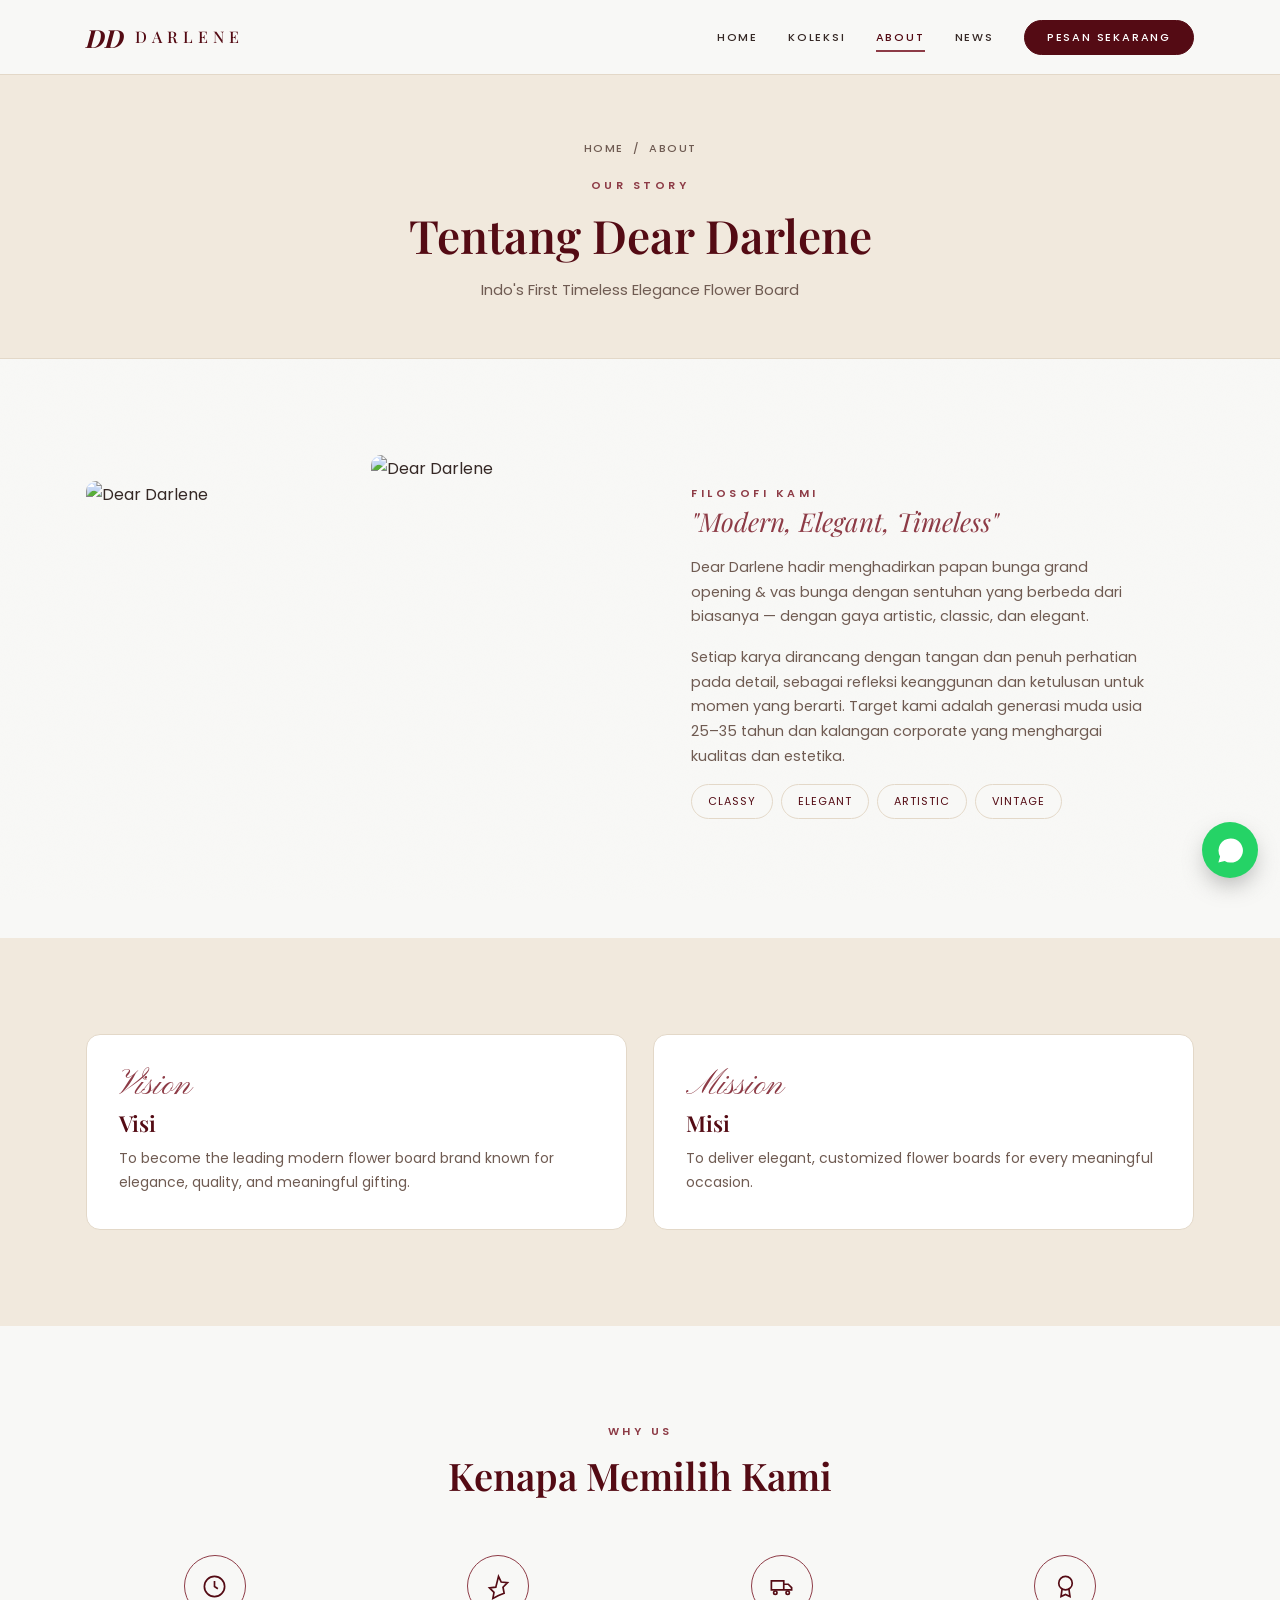
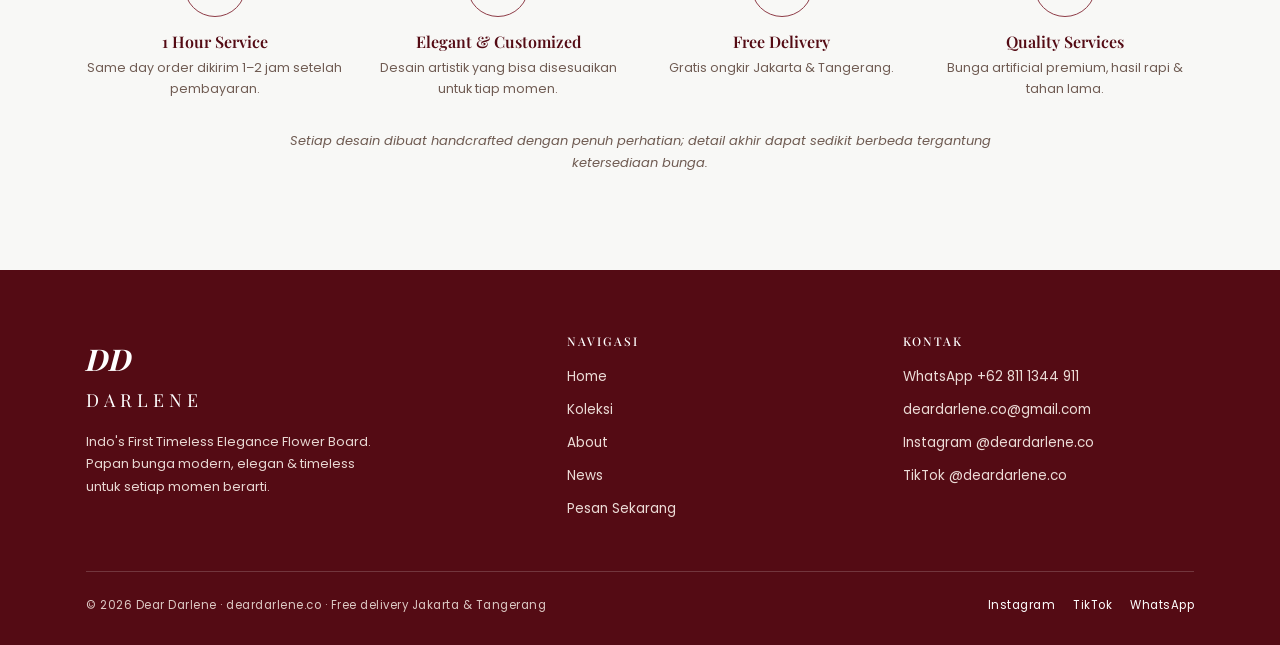
==== about.html @ af21305a "Add files via upload" ====
<!DOCTYPE html>
<html lang="id">
<head>
<meta charset="UTF-8">
<meta name="viewport" content="width=device-width, initial-scale=1.0">
<title>About — Dear Darlene</title>
<meta name="description" content="Tentang Dear Darlene — Indo's First Timeless Elegance Flower Board. Modern, Elegant, Timeless.">
<link rel="icon" href="images/brand/icon.png">
<link rel="preconnect" href="https://fonts.googleapis.com"><link rel="preconnect" href="https://fonts.gstatic.com" crossorigin>
<link href="https://fonts.googleapis.com/css2?family=Playfair+Display:ital,wght@0,400;0,500;0,600;1,400;1,500&family=Poppins:wght@300;400;500;600&family=Pinyon+Script&display=swap" rel="stylesheet">
<link rel="stylesheet" href="styles.css">
<style>
.intro .wrap{display:grid;grid-template-columns:1.05fr .95fr;gap:50px;align-items:center}
.intro .media{display:grid;grid-template-columns:1fr 1fr;gap:14px}
.intro .media img{border-radius:10px;aspect-ratio:3/4;object-fit:cover}
.intro .media img:first-child{margin-top:26px}
.intro .lead{font-family:var(--pf);font-style:italic;font-size:26px;color:var(--wine);margin-bottom:16px;line-height:1.3}
.intro p{color:var(--taupe);font-size:14.5px;margin-bottom:16px;max-width:460px}
.tags{display:flex;gap:8px;flex-wrap:wrap;margin-top:8px}
.tags span{background:var(--cream);border:1px solid var(--line);border-radius:50px;padding:7px 16px;font-size:11px;letter-spacing:1px;text-transform:uppercase;color:var(--maroon)}
.vm .wrap{display:grid;grid-template-columns:1fr 1fr;gap:26px}
.vm-card{background:#fff;border:1px solid var(--line);border-radius:14px;padding:34px 32px}
.vm-card .k{font-family:var(--script);font-size:34px;color:var(--wine);line-height:1;margin-bottom:8px}
.vm-card h3{font-size:22px;margin-bottom:10px}
.vm-card p{color:var(--taupe);font-size:14px}
.why-grid{display:grid;grid-template-columns:repeat(4,1fr);gap:26px;text-align:center}
.why-item .ic{width:62px;height:62px;border-radius:50%;border:1.5px solid var(--wine);display:flex;align-items:center;justify-content:center;margin:0 auto 16px;color:var(--maroon)}
.why-item .ic svg{width:27px;height:27px}
.why-item h4{font-size:16px;margin-bottom:5px}.why-item p{font-size:12.5px;color:var(--taupe)}
.note{max-width:720px;margin:30px auto 0;text-align:center;font-size:13px;color:var(--taupe);font-style:italic}
@media(max-width:880px){.intro .wrap,.vm .wrap{grid-template-columns:1fr;gap:26px}.why-grid{grid-template-columns:1fr 1fr;gap:30px 16px}}
</style>
</head>
<body>
<nav class="nav"><div class="wrap">
  <a href="index.html" class="brand"><span class="dd">DD</span><span class="wm">DARLENE</span></a>
  <div class="nav-links"><a href="index.html">Home</a><a href="koleksi.html">Koleksi</a><a href="about.html" class="active">About</a><a href="news.html">News</a><a href="order.html" class="btn btn-primary">Pesan Sekarang</a></div>
  <button class="burger" onclick="location.href='order.html'">☰</button>
</div></nav>

<main>
<div class="pagehead">
  <div class="wrap">
    <div class="crumb"><a href="index.html">Home</a> &nbsp;/&nbsp; About</div>
    <span class="eyebrow">Our Story</span>
    <h1>Tentang Dear Darlene</h1>
    <p>Indo's First Timeless Elegance Flower Board</p>
  </div>
</div>

<section class="intro">
  <div class="wrap">
    <div class="media reveal">
      <img src="images/products/tap01285.jpg" alt="Dear Darlene">
      <img src="images/products/tap00401.jpg" alt="Dear Darlene">
    </div>
    <div class="reveal">
      <span class="eyebrow">Filosofi Kami</span>
      <div class="lead">"Modern, Elegant, Timeless"</div>
      <p>Dear Darlene hadir menghadirkan papan bunga grand opening &amp; vas bunga dengan sentuhan yang berbeda dari biasanya — dengan gaya artistic, classic, dan elegant.</p>
      <p>Setiap karya dirancang dengan tangan dan penuh perhatian pada detail, sebagai refleksi keanggunan dan ketulusan untuk momen yang berarti. Target kami adalah generasi muda usia 25–35 tahun dan kalangan corporate yang menghargai kualitas dan estetika.</p>
      <div class="tags"><span>Classy</span><span>Elegant</span><span>Artistic</span><span>Vintage</span></div>
    </div>
  </div>
</section>

<section class="vm bg-paper">
  <div class="wrap">
    <div class="vm-card reveal"><div class="k">Vision</div><h3>Visi</h3><p>To become the leading modern flower board brand known for elegance, quality, and meaningful gifting.</p></div>
    <div class="vm-card reveal"><div class="k">Mission</div><h3>Misi</h3><p>To deliver elegant, customized flower boards for every meaningful occasion.</p></div>
  </div>
</section>

<section>
  <div class="wrap">
    <div class="sec-head reveal"><span class="eyebrow">Why Us</span><h2>Kenapa Memilih Kami</h2></div>
    <div class="why-grid">
      <div class="why-item reveal"><div class="ic"><svg viewBox="0 0 24 24" fill="none" stroke="currentColor" stroke-width="1.5"><circle cx="12" cy="12" r="9"/><path d="M12 7v5l3 2"/></svg></div><h4>1 Hour Service</h4><p>Same day order dikirim 1–2 jam setelah pembayaran.</p></div>
      <div class="why-item reveal"><div class="ic"><svg viewBox="0 0 24 24" fill="none" stroke="currentColor" stroke-width="1.5"><path d="M12 3l2.4 5 5.6.6-4 4 1 5.4L12 20l-5 2.6 1-5.4-4-4 5.6-.6z"/></svg></div><h4>Elegant &amp; Customized</h4><p>Desain artistik yang bisa disesuaikan untuk tiap momen.</p></div>
      <div class="why-item reveal"><div class="ic"><svg viewBox="0 0 24 24" fill="none" stroke="currentColor" stroke-width="1.5"><path d="M3 7h11v8H3zM14 10h4l3 3v2h-7z"/><circle cx="6.5" cy="17.5" r="1.5"/><circle cx="17.5" cy="17.5" r="1.5"/></svg></div><h4>Free Delivery</h4><p>Gratis ongkir Jakarta &amp; Tangerang.</p></div>
      <div class="why-item reveal"><div class="ic"><svg viewBox="0 0 24 24" fill="none" stroke="currentColor" stroke-width="1.5"><circle cx="12" cy="9" r="6"/><path d="M9 14l-1 7 4-2 4 2-1-7"/></svg></div><h4>Quality Services</h4><p>Bunga artificial premium, hasil rapi &amp; tahan lama.</p></div>
    </div>
    <p class="note">Setiap desain dibuat handcrafted dengan penuh perhatian; detail akhir dapat sedikit berbeda tergantung ketersediaan bunga.</p>
  </div>
</section>
</main>

<footer class="footer" id="footer"></footer>
<a class="fab" href="https://wa.me/628111344911?text=Halo%20Dear%20Darlene%20%F0%9F%8C%B8" target="_blank" aria-label="WhatsApp"><svg viewBox="0 0 24 24" fill="currentColor"><path d="M17.5 14.4c-.3-.2-1.7-.9-2-1-.3-.1-.5-.2-.7.1-.2.3-.7 1-.9 1.1-.2.2-.3.2-.6.1-1.7-.9-2.8-1.5-4-3.4-.3-.5.3-.5.8-1.5.1-.2 0-.4 0-.5-.1-.2-.7-1.6-.9-2.2-.2-.6-.5-.5-.7-.5h-.6c-.2 0-.5.1-.8.4-.3.3-1 1-1 2.4s1 2.8 1.2 3c.1.2 2 3.1 5 4.3 1.8.8 2.5.9 3.4.8.5-.1 1.7-.7 1.9-1.4.2-.7.2-1.2.2-1.4-.1-.1-.3-.2-.6-.3zM12 2a10 10 0 00-8.6 15l-1.4 5 5.2-1.4A10 10 0 1012 2z"/></svg></a>
<script src="shared.js"></script>
</body>
</html>
---- styles.css ----
/* ===== DEAR DARLENE — shared styles (cream base, maroon accent, editorial) ===== */
:root{
  --maroon:#540B14; --wine:#8d3b46; --deep:#3a1518;
  --cream:#F8F8F6; --paper:#F1E9DD; --paper2:#EAE0D2;
  --taupe:#6f5b52; --taupe-soft:#CCC0B2;
  --ink:#352825; --line:#e3d8c8;
  --pf:'Playfair Display',serif; --body:'Poppins',sans-serif; --script:'Pinyon Script',cursive;
}
*{margin:0;padding:0;box-sizing:border-box}
html{scroll-behavior:smooth}
body{font-family:var(--body);font-weight:400;color:var(--ink);background:var(--cream);line-height:1.7;overflow-x:hidden;-webkit-font-smoothing:antialiased}
h1,h2,h3,h4,h5{font-family:var(--pf);font-weight:600;line-height:1.18;color:var(--maroon)}
a{color:inherit;text-decoration:none}
img{max-width:100%;display:block}
.wrap{max-width:1160px;margin:0 auto;padding:0 26px}
.eyebrow{font-size:11px;letter-spacing:3.5px;text-transform:uppercase;font-weight:600;color:var(--wine)}
.script{font-family:var(--script);font-weight:400}
p{font-weight:400}

body:before{content:"";position:fixed;inset:0;pointer-events:none;z-index:1;opacity:.5;
  background-image:url("data:image/svg+xml,%3Csvg xmlns='http://www.w3.org/2000/svg' width='120' height='120'%3E%3Cfilter id='n'%3E%3CfeTurbulence type='fractalNoise' baseFrequency='0.9' numOctaves='2'/%3E%3C/filter%3E%3Crect width='100%25' height='100%25' filter='url(%23n)' opacity='0.025'/%3E%3C/svg%3E");}
.nav,main,footer{position:relative;z-index:2}

.btn{display:inline-flex;align-items:center;justify-content:center;gap:9px;border:1.5px solid transparent;cursor:pointer;
  font-family:var(--body);font-weight:600;font-size:12px;letter-spacing:1.2px;text-transform:uppercase;
  padding:14px 30px;border-radius:50px;transition:.3s ease;text-align:center;line-height:1}
.btn-primary{background:var(--maroon);color:#fff;border-color:var(--maroon)}
.btn-primary:hover{background:var(--wine);border-color:var(--wine);transform:translateY(-2px);box-shadow:0 12px 26px -12px rgba(84,11,20,.5);color:#fff}
.btn-outline{background:transparent;color:var(--maroon);border-color:var(--maroon)}
.btn-outline:hover{background:var(--maroon);color:#fff;transform:translateY(-2px)}
.btn-cream{background:var(--cream);color:var(--maroon);border-color:var(--cream)}
.btn-cream:hover{background:#fff;transform:translateY(-2px);color:var(--maroon)}
.btn-lg{padding:16px 38px;font-size:13px}
.btn-block{width:100%}

.nav{position:sticky;top:0;z-index:100;background:rgba(248,248,246,.92);backdrop-filter:blur(10px);border-bottom:1px solid var(--line)}
.nav .wrap{display:flex;align-items:center;justify-content:space-between;height:74px}
.brand{display:flex;align-items:center;gap:11px}
.brand .dd{font-family:var(--pf);font-style:italic;font-weight:700;font-size:25px;color:var(--maroon);line-height:1}
.brand .wm{font-family:var(--pf);letter-spacing:5px;font-size:16px;color:var(--maroon);font-weight:500}
.nav-links{display:flex;align-items:center;gap:30px}
.nav-links a{font-size:11px;letter-spacing:1.8px;text-transform:uppercase;color:var(--ink);transition:.2s;position:relative;padding:4px 0;font-weight:500}
.nav-links a:not(.btn):hover,.nav-links a:not(.btn).active{color:var(--maroon)}
.nav-links a:not(.btn).active:after{content:"";position:absolute;left:0;bottom:-2px;width:100%;height:2px;background:var(--wine)}
.nav-links a.btn-primary{color:#fff;padding:11px 22px}
.nav-links a.btn-primary:hover,.nav-links a.btn-primary.active{color:#fff}
.nav-links a.btn.active:after{display:none}
.burger{display:none;background:none;border:none;color:var(--maroon);font-size:24px;cursor:pointer}

section{padding:96px 0}
.sec-head{text-align:center;max-width:640px;margin:0 auto 56px}
.sec-head .eyebrow{display:block;margin-bottom:14px}
.sec-head h2{font-size:38px}
.sec-head p{color:var(--taupe);margin-top:14px;font-size:15px}
.bg-paper{background:var(--paper)}
.bg-paper2{background:var(--paper2)}

.marquee{overflow:hidden;background:var(--paper);border-top:1px solid var(--line);border-bottom:1px solid var(--line);padding:18px 0}
.marquee-track{display:flex;width:max-content;animation:scroll-left 26s linear infinite}
.marquee:hover .marquee-track{animation-play-state:paused}
.marquee-item{display:inline-flex;align-items:center;gap:10px;padding:0 38px;font-size:12px;letter-spacing:2px;text-transform:uppercase;color:var(--taupe);white-space:nowrap}
.marquee-item b{color:var(--maroon);font-weight:600}
.marquee-item .star{color:var(--wine)}
@keyframes scroll-left{from{transform:translateX(0)}to{transform:translateX(-50%)}}

.reveal{opacity:0;transform:translateY(22px);transition:.7s cubic-bezier(.2,.7,.2,1)}
.reveal.in{opacity:1;transform:none}
.slide-r{opacity:0;transform:translateX(40px);transition:.9s cubic-bezier(.2,.7,.2,1)}
.slide-r.in{opacity:1;transform:none}
.slide-l{opacity:0;transform:translateX(-40px);transition:.9s cubic-bezier(.2,.7,.2,1)}
.slide-l.in{opacity:1;transform:none}

.footer{background:var(--maroon);color:#ecdcd7;padding:64px 0 30px}
.footer-grid{display:grid;grid-template-columns:1.5fr 1fr 1fr;gap:44px;margin-bottom:40px}
.footer .dd{font-family:var(--pf);font-style:italic;font-size:30px;color:#fff;font-weight:700}
.footer .wm{font-family:var(--pf);letter-spacing:5px;font-size:18px;color:#fff;margin-bottom:16px}
.footer p{font-size:13px;max-width:300px;color:#e8d7d2}
.footer h5{color:#fff;font-size:12px;letter-spacing:2px;text-transform:uppercase;margin-bottom:18px;font-weight:500}
.footer ul{list-style:none}
.footer ul li{margin-bottom:10px;font-size:13.5px}
.footer ul a{color:#ecdcd7}.footer ul a:hover{color:#fff}
.foot-bottom{border-top:1px solid rgba(248,248,246,.18);padding-top:24px;display:flex;justify-content:space-between;flex-wrap:wrap;gap:12px;font-size:11.5px;letter-spacing:.5px;color:#dcc8c3}
.foot-social{display:flex;gap:18px}.foot-social a{color:#fff}

.fab{position:fixed;right:22px;bottom:22px;z-index:90;background:#25D366;color:#fff;width:56px;height:56px;border-radius:50%;display:flex;align-items:center;justify-content:center;box-shadow:0 10px 26px -6px rgba(0,0,0,.35);transition:.3s;animation:fabpulse 2.8s infinite}
.fab:hover{transform:scale(1.08)}.fab svg{width:29px;height:29px}
@keyframes fabpulse{0%{box-shadow:0 0 0 0 rgba(37,211,102,.45)}70%{box-shadow:0 0 0 15px rgba(37,211,102,0)}100%{box-shadow:0 0 0 0 rgba(37,211,102,0)}}

.pagehead{background:var(--paper);text-align:center;padding:64px 0 56px;border-bottom:1px solid var(--line)}
.pagehead .eyebrow{display:block;margin-bottom:14px}
.pagehead h1{font-size:46px}
.pagehead p{color:var(--taupe);max-width:560px;margin:14px auto 0;font-size:15px}
.crumb{font-size:11px;letter-spacing:1.5px;text-transform:uppercase;color:var(--taupe);margin-bottom:18px;font-weight:500}
.crumb a:hover{color:var(--maroon)}

.lb{position:fixed;inset:0;z-index:200;background:rgba(40,18,20,.92);display:none;align-items:center;justify-content:center;padding:30px;cursor:zoom-out}
.lb.show{display:flex;animation:lbfade .25s ease}
.lb img{max-width:92%;max-height:88%;border-radius:8px;box-shadow:0 30px 80px -20px rgba(0,0,0,.7)}
.lb .lb-close{position:absolute;top:22px;right:26px;color:#fff;font-size:34px;cursor:pointer;line-height:1;opacity:.85}
.lb .lb-close:hover{opacity:1}
.lb .lb-hint{position:absolute;bottom:24px;left:0;right:0;text-align:center;color:#f0ddd8;font-size:12px;letter-spacing:1px}
@keyframes lbfade{from{opacity:0}to{opacity:1}}
.zoomable{cursor:zoom-in}

@media(max-width:880px){
  .nav-links{display:none}.burger{display:block}
  section{padding:64px 0}.sec-head h2{font-size:30px}.pagehead h1{font-size:34px}
  .footer-grid{grid-template-columns:1fr;gap:30px}
}
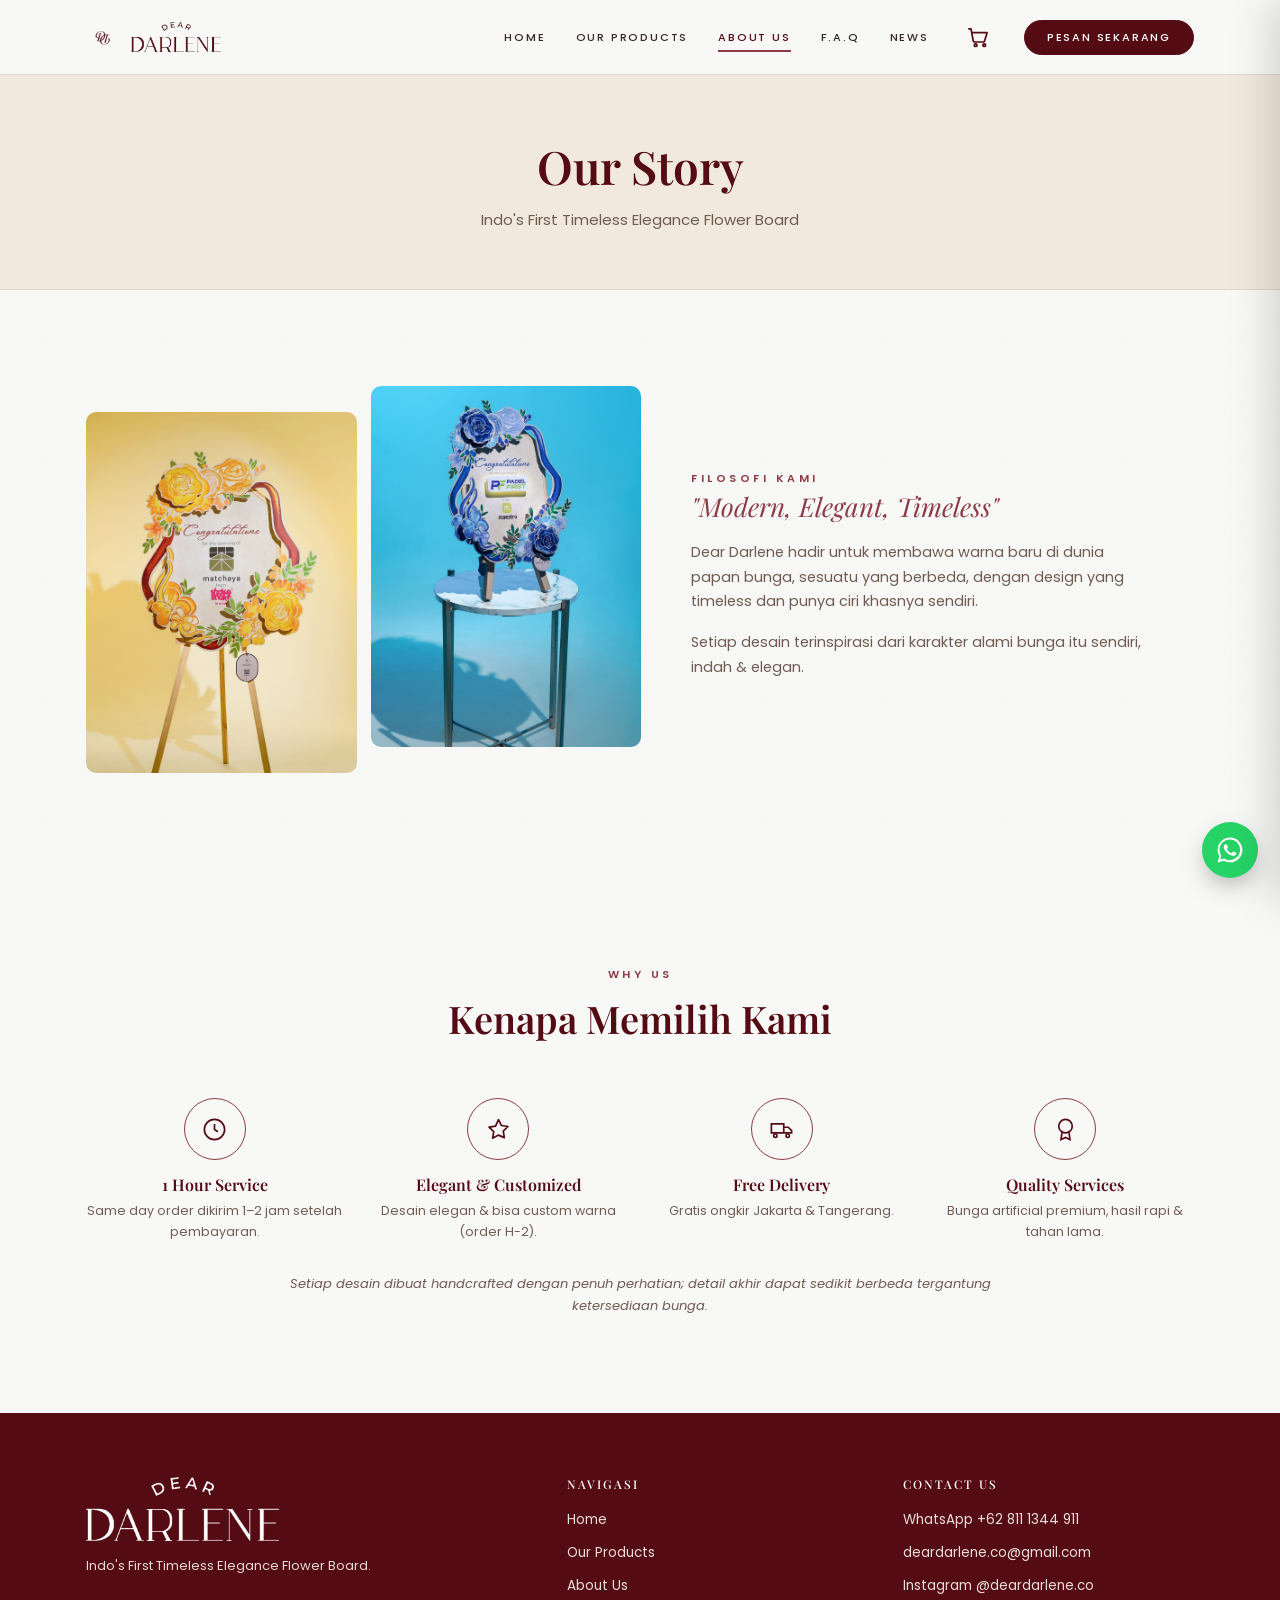
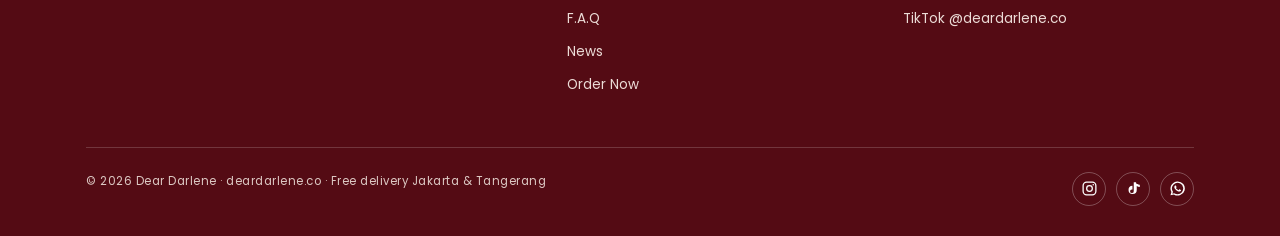
==== commit c55664a3: "update website" ====
--- a/about.html
+++ b/about.html
@@ -33,17 +33,16 @@
 </head>
 <body>
 <nav class="nav"><div class="wrap">
-  <a href="index.html" class="brand"><span class="dd">DD</span><span class="wm">DARLENE</span></a>
-  <div class="nav-links"><a href="index.html">Home</a><a href="koleksi.html">Koleksi</a><a href="about.html" class="active">About</a><a href="news.html">News</a><a href="order.html" class="btn btn-primary">Pesan Sekarang</a></div>
+  <a href="index.html" class="brand"><img class="dd-logo" src="images/brand/icon.png" alt="DD"><img class="brand-wm" src="images/brand/logo-wordmark.png" alt="Dear Darlene"></a>
+  <div class="nav-links"><a href="index.html">Home</a><a href="koleksi.html">Our Products</a><a href="about.html" class="active">About Us</a>
+      <a href="faq.html">F.A.Q</a><a href="news.html">News</a><a href="order.html" class="btn btn-primary">Pesan Sekarang</a></div>
   <button class="burger" onclick="location.href='order.html'">☰</button>
 </div></nav>
 
 <main>
 <div class="pagehead">
   <div class="wrap">
-    <div class="crumb"><a href="index.html">Home</a> &nbsp;/&nbsp; About</div>
-    <span class="eyebrow">Our Story</span>
-    <h1>Tentang Dear Darlene</h1>
+    <h1>Our Story</h1>
     <p>Indo's First Timeless Elegance Flower Board</p>
   </div>
 </div>
@@ -57,17 +56,9 @@
     <div class="reveal">
       <span class="eyebrow">Filosofi Kami</span>
       <div class="lead">"Modern, Elegant, Timeless"</div>
-      <p>Dear Darlene hadir menghadirkan papan bunga grand opening &amp; vas bunga dengan sentuhan yang berbeda dari biasanya — dengan gaya artistic, classic, dan elegant.</p>
-      <p>Setiap karya dirancang dengan tangan dan penuh perhatian pada detail, sebagai refleksi keanggunan dan ketulusan untuk momen yang berarti. Target kami adalah generasi muda usia 25–35 tahun dan kalangan corporate yang menghargai kualitas dan estetika.</p>
-      <div class="tags"><span>Classy</span><span>Elegant</span><span>Artistic</span><span>Vintage</span></div>
+      <p>Dear Darlene hadir untuk membawa warna baru di dunia papan bunga, sesuatu yang berbeda, dengan design yang timeless dan punya ciri khasnya sendiri.</p>
+      <p>Setiap desain terinspirasi dari karakter alami bunga itu sendiri, indah &amp; elegan.</p>
     </div>
-  </div>
-</section>
-
-<section class="vm bg-paper">
-  <div class="wrap">
-    <div class="vm-card reveal"><div class="k">Vision</div><h3>Visi</h3><p>To become the leading modern flower board brand known for elegance, quality, and meaningful gifting.</p></div>
-    <div class="vm-card reveal"><div class="k">Mission</div><h3>Misi</h3><p>To deliver elegant, customized flower boards for every meaningful occasion.</p></div>
   </div>
 </section>
 
@@ -76,7 +67,7 @@
     <div class="sec-head reveal"><span class="eyebrow">Why Us</span><h2>Kenapa Memilih Kami</h2></div>
     <div class="why-grid">
       <div class="why-item reveal"><div class="ic"><svg viewBox="0 0 24 24" fill="none" stroke="currentColor" stroke-width="1.5"><circle cx="12" cy="12" r="9"/><path d="M12 7v5l3 2"/></svg></div><h4>1 Hour Service</h4><p>Same day order dikirim 1–2 jam setelah pembayaran.</p></div>
-      <div class="why-item reveal"><div class="ic"><svg viewBox="0 0 24 24" fill="none" stroke="currentColor" stroke-width="1.5"><path d="M12 3l2.4 5 5.6.6-4 4 1 5.4L12 20l-5 2.6 1-5.4-4-4 5.6-.6z"/></svg></div><h4>Elegant &amp; Customized</h4><p>Desain artistik yang bisa disesuaikan untuk tiap momen.</p></div>
+      <div class="why-item reveal"><div class="ic"><svg viewBox="0 0 24 24" fill="none" stroke="currentColor" stroke-width="1.5" stroke-linejoin="round"><path d="M12 3.2l2.6 5.27 5.82.85-4.21 4.1.99 5.79L12 16.99l-5.2 2.73.99-5.79-4.21-4.1 5.82-.85z"/></svg></div><h4>Elegant &amp; Customized</h4><p>Desain elegan &amp; bisa custom warna (order H-2).</p></div>
       <div class="why-item reveal"><div class="ic"><svg viewBox="0 0 24 24" fill="none" stroke="currentColor" stroke-width="1.5"><path d="M3 7h11v8H3zM14 10h4l3 3v2h-7z"/><circle cx="6.5" cy="17.5" r="1.5"/><circle cx="17.5" cy="17.5" r="1.5"/></svg></div><h4>Free Delivery</h4><p>Gratis ongkir Jakarta &amp; Tangerang.</p></div>
       <div class="why-item reveal"><div class="ic"><svg viewBox="0 0 24 24" fill="none" stroke="currentColor" stroke-width="1.5"><circle cx="12" cy="9" r="6"/><path d="M9 14l-1 7 4-2 4 2-1-7"/></svg></div><h4>Quality Services</h4><p>Bunga artificial premium, hasil rapi &amp; tahan lama.</p></div>
     </div>
@@ -86,7 +77,8 @@
 </main>
 
 <footer class="footer" id="footer"></footer>
-<a class="fab" href="https://wa.me/628111344911?text=Halo%20Dear%20Darlene%20%F0%9F%8C%B8" target="_blank" aria-label="WhatsApp"><svg viewBox="0 0 24 24" fill="currentColor"><path d="M17.5 14.4c-.3-.2-1.7-.9-2-1-.3-.1-.5-.2-.7.1-.2.3-.7 1-.9 1.1-.2.2-.3.2-.6.1-1.7-.9-2.8-1.5-4-3.4-.3-.5.3-.5.8-1.5.1-.2 0-.4 0-.5-.1-.2-.7-1.6-.9-2.2-.2-.6-.5-.5-.7-.5h-.6c-.2 0-.5.1-.8.4-.3.3-1 1-1 2.4s1 2.8 1.2 3c.1.2 2 3.1 5 4.3 1.8.8 2.5.9 3.4.8.5-.1 1.7-.7 1.9-1.4.2-.7.2-1.2.2-1.4-.1-.1-.3-.2-.6-.3zM12 2a10 10 0 00-8.6 15l-1.4 5 5.2-1.4A10 10 0 1012 2z"/></svg></a>
+<a class="fab" href="https://wa.me/628111344911?text=Halo%20Dear%20Darlene%20%F0%9F%8C%B8" target="_blank" aria-label="Chat WhatsApp CS"><span class="fab-tip">Chat CS</span><svg viewBox="0 0 24 24" fill="currentColor"><path d="M12.04 2C6.58 2 2.13 6.45 2.13 11.91c0 1.75.46 3.45 1.32 4.95L2 22l5.25-1.38c1.45.79 3.08 1.21 4.79 1.21h.01c5.46 0 9.91-4.45 9.91-9.91 0-2.65-1.03-5.14-2.9-7.01A9.82 9.82 0 0012.04 2zm0 18.15h-.01c-1.52 0-3.01-.41-4.31-1.18l-.31-.18-3.2.84.85-3.12-.2-.32a8.18 8.18 0 01-1.26-4.36c0-4.54 3.7-8.24 8.25-8.24 2.2 0 4.27.86 5.82 2.42a8.18 8.18 0 012.41 5.83c0 4.54-3.7 8.24-8.24 8.24zm4.52-6.16c-.25-.12-1.47-.72-1.69-.81-.23-.08-.39-.12-.56.13-.16.25-.64.81-.78.97-.14.17-.29.19-.54.06-.25-.12-1.05-.39-1.99-1.23-.74-.66-1.23-1.47-1.38-1.72-.14-.25-.02-.38.11-.51.11-.11.25-.29.37-.43.13-.14.17-.25.25-.41.08-.17.04-.31-.02-.43-.06-.12-.56-1.34-.76-1.84-.2-.48-.41-.42-.56-.43-.14-.01-.31-.01-.48-.01-.17 0-.43.06-.66.31-.22.25-.86.85-.86 2.07 0 1.22.89 2.4 1.01 2.56.12.17 1.75 2.67 4.23 3.74.59.26 1.05.41 1.41.52.59.19 1.13.16 1.56.1.48-.07 1.47-.6 1.67-1.18.21-.58.21-1.07.14-1.18-.06-.1-.22-.16-.47-.28z"/></svg></a>
 <script src="shared.js"></script>
+<script src="cart.js"></script>
 </body>
 </html>
--- a/styles.css
+++ b/styles.css
@@ -38,6 +38,7 @@
 .brand{display:flex;align-items:center;gap:11px}
 .brand .dd{font-family:var(--pf);font-style:italic;font-weight:700;font-size:25px;color:var(--maroon);line-height:1}
 .brand .wm{font-family:var(--pf);letter-spacing:5px;font-size:16px;color:var(--maroon);font-weight:500}
+.brand-wm{height:30px;width:auto;display:block}
 .nav-links{display:flex;align-items:center;gap:30px}
 .nav-links a{font-size:11px;letter-spacing:1.8px;text-transform:uppercase;color:var(--ink);transition:.2s;position:relative;padding:4px 0;font-weight:500}
 .nav-links a:not(.btn):hover,.nav-links a:not(.btn).active{color:var(--maroon)}
@@ -55,12 +56,12 @@
 .bg-paper{background:var(--paper)}
 .bg-paper2{background:var(--paper2)}
 
-.marquee{overflow:hidden;background:var(--paper);border-top:1px solid var(--line);border-bottom:1px solid var(--line);padding:18px 0}
+.marquee{overflow:hidden;background:var(--maroon);border-top:1px solid rgba(248,248,246,.15);border-bottom:1px solid rgba(248,248,246,.15);padding:18px 0}
 .marquee-track{display:flex;width:max-content;animation:scroll-left 26s linear infinite}
 .marquee:hover .marquee-track{animation-play-state:paused}
-.marquee-item{display:inline-flex;align-items:center;gap:10px;padding:0 38px;font-size:12px;letter-spacing:2px;text-transform:uppercase;color:var(--taupe);white-space:nowrap}
-.marquee-item b{color:var(--maroon);font-weight:600}
-.marquee-item .star{color:var(--wine)}
+.marquee-item{display:inline-flex;align-items:center;gap:10px;padding:0 38px;font-size:12px;letter-spacing:2px;text-transform:uppercase;color:#e4c7a2;white-space:nowrap}
+.marquee-item b{color:#fbeede;font-weight:600}
+.marquee-item .star{color:#d9a86a}
 @keyframes scroll-left{from{transform:translateX(0)}to{transform:translateX(-50%)}}
 
 .reveal{opacity:0;transform:translateY(22px);transition:.7s cubic-bezier(.2,.7,.2,1)}
@@ -83,7 +84,10 @@
 .foot-social{display:flex;gap:18px}.foot-social a{color:#fff}
 
 .fab{position:fixed;right:22px;bottom:22px;z-index:90;background:#25D366;color:#fff;width:56px;height:56px;border-radius:50%;display:flex;align-items:center;justify-content:center;box-shadow:0 10px 26px -6px rgba(0,0,0,.35);transition:.3s;animation:fabpulse 2.8s infinite}
-.fab:hover{transform:scale(1.08)}.fab svg{width:29px;height:29px}
+.fab:hover{transform:scale(1.08)}.fab svg{width:30px;height:30px}
+.fab-tip{position:absolute;right:64px;top:50%;transform:translateY(-50%);background:#fff;color:var(--ink);font-size:12px;font-weight:600;padding:7px 13px;border-radius:50px;white-space:nowrap;box-shadow:0 6px 18px -6px rgba(0,0,0,.3);opacity:0;pointer-events:none;transition:opacity .25s}
+.fab:hover .fab-tip{opacity:1}
+@media(max-width:600px){.fab-tip{display:none}}
 @keyframes fabpulse{0%{box-shadow:0 0 0 0 rgba(37,211,102,.45)}70%{box-shadow:0 0 0 15px rgba(37,211,102,0)}100%{box-shadow:0 0 0 0 rgba(37,211,102,0)}}
 
 .pagehead{background:var(--paper);text-align:center;padding:64px 0 56px;border-bottom:1px solid var(--line)}
@@ -107,3 +111,42 @@
   section{padding:64px 0}.sec-head h2{font-size:30px}.pagehead h1{font-size:34px}
   .footer-grid{grid-template-columns:1fr;gap:30px}
 }
+
+.dd-logo{height:34px;width:auto;display:block}
+
+
+.foot-wordmark{height:64px;width:auto;margin-bottom:14px;display:block}
+
+.addon-note{background:rgba(111,91,82,.08);border:1px solid var(--line);border-radius:10px;padding:11px 13px;font-size:12.5px;color:var(--taupe);line-height:1.55;margin:4px 0 16px}
+.addon-note b{color:var(--ink)}
+
+
+/* ===== Our Portfolio (galeri hover elegan) ===== */
+.porto-grid{column-count:4;column-gap:14px}
+@media(max-width:1000px){.porto-grid{column-count:3}}
+@media(max-width:680px){.porto-grid{column-count:2}}
+@media(max-width:430px){.porto-grid{column-count:1}}
+.porto-item{position:relative;break-inside:avoid;margin:0 0 14px;border-radius:14px;overflow:hidden;cursor:pointer;box-shadow:0 8px 22px -12px rgba(84,11,20,.3)}
+.porto-item img{width:100%;display:block;transition:transform .55s ease}
+.porto-item:hover img{transform:scale(1.06)}
+.porto-cap{position:absolute;inset:0;display:flex;align-items:flex-end;padding:16px 16px 15px;background:linear-gradient(to top,rgba(53,40,37,.78),rgba(53,40,37,.12) 48%,transparent 72%);opacity:0;transition:opacity .4s ease;pointer-events:none}
+.porto-cap span{color:#fff;font-family:var(--pf);font-weight:600;font-size:15px;letter-spacing:.3px;line-height:1.25;transform:translateY(9px);transition:transform .4s ease;text-shadow:0 1px 6px rgba(0,0,0,.3)}
+.porto-item:hover .porto-cap{opacity:1}
+.porto-item:hover .porto-cap span{transform:translateY(0)}
+@media(hover:none){.porto-cap{opacity:1;background:linear-gradient(to top,rgba(53,40,37,.7),transparent 55%)}.porto-cap span{transform:none;font-size:13.5px}}
+
+/* ====== Multi-papan (form Pesan Langsung) ====== */
+#boardsWrap{margin-top:2px}
+.board-block{border:1px solid var(--line);border-radius:14px;padding:16px 16px 4px;margin:0 0 14px;background:rgba(255,255,255,.45);position:relative}
+.board-block .board-head{display:flex;align-items:center;justify-content:space-between;margin:0 0 12px}
+.board-block .board-num{font-family:var(--pf);font-size:13.5px;letter-spacing:.14em;text-transform:uppercase;color:var(--maroon)}
+.board-block .board-del{background:none;border:none;color:var(--wine);font-size:12.5px;cursor:pointer;padding:4px 8px;border-radius:8px;font-family:var(--body)}
+.board-block .board-del:hover{background:rgba(141,59,70,.09);text-decoration:underline}
+.add-board-btn{width:100%;border:1.5px dashed var(--wine);background:rgba(141,59,70,.04);color:var(--maroon);font-family:var(--body);font-weight:600;font-size:13.5px;letter-spacing:.01em;padding:12px;border-radius:12px;cursor:pointer;margin:0 0 18px;transition:background .2s,border-color .2s}
+.add-board-btn:hover{background:rgba(141,59,70,.1);border-color:var(--maroon)}
+
+/* Ikon sosmed footer (klik -> app) */
+.foot-social{display:flex;gap:10px}
+.foot-social a{display:inline-flex;align-items:center;justify-content:center;width:34px;height:34px;border:1px solid rgba(248,248,246,.28);border-radius:50%;transition:.25s}
+.foot-social a:hover{background:rgba(248,248,246,.12);border-color:rgba(248,248,246,.65);transform:translateY(-2px)}
+.foot-social svg{width:17px;height:17px}
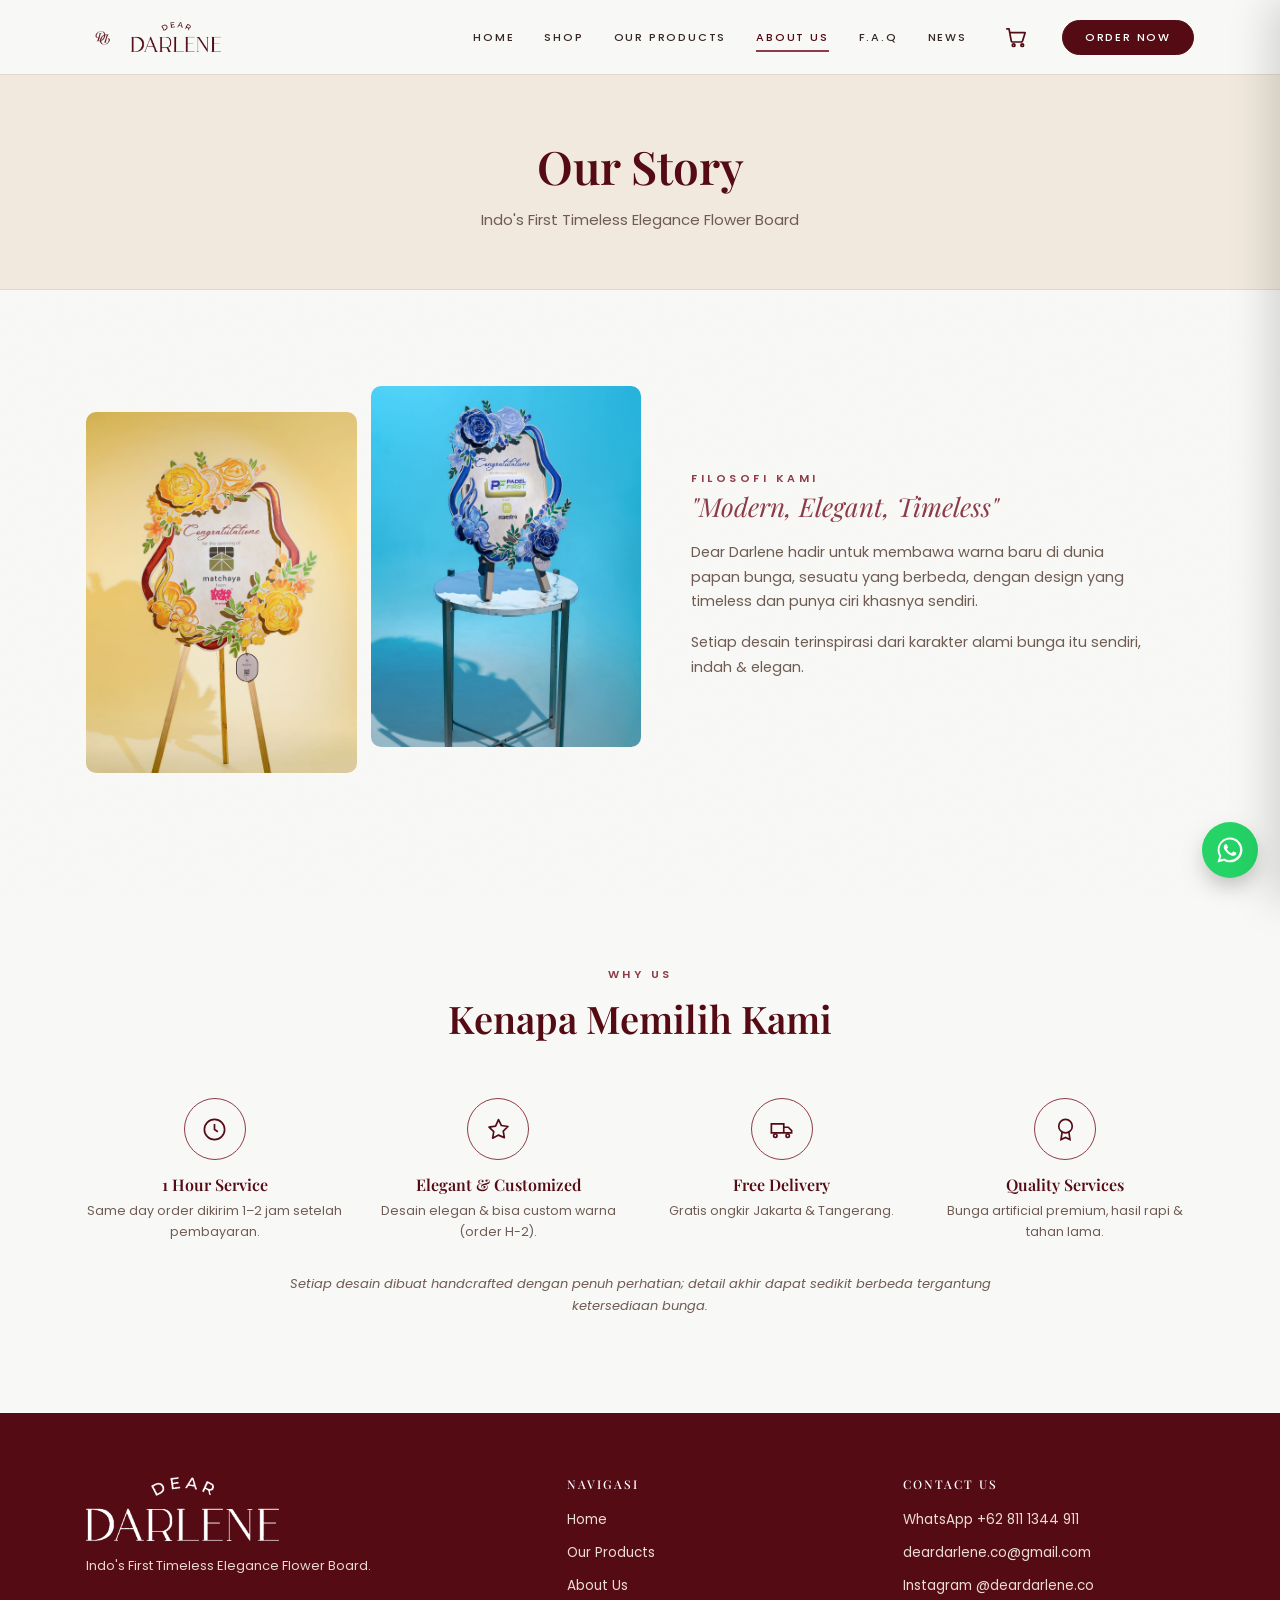
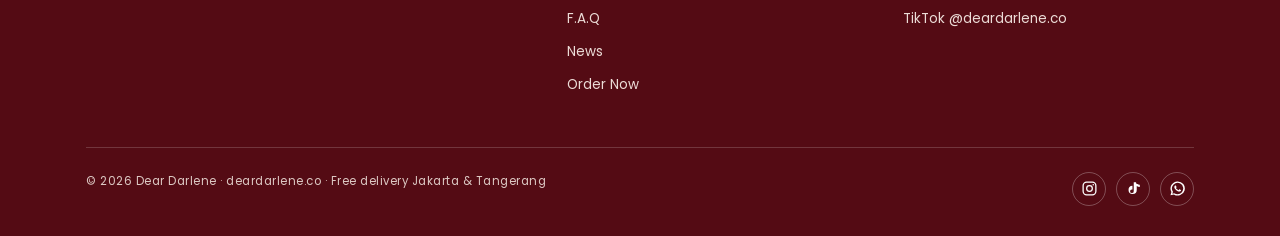
==== commit cd6623b6: "Update about.html" ====
--- a/about.html
+++ b/about.html
@@ -3,6 +3,7 @@
 <head>
 <meta charset="UTF-8">
 <meta name="viewport" content="width=device-width, initial-scale=1.0">
+<meta name="color-scheme" content="light">
 <title>About — Dear Darlene</title>
 <meta name="description" content="Tentang Dear Darlene — Indo's First Timeless Elegance Flower Board. Modern, Elegant, Timeless.">
 <link rel="icon" href="images/brand/icon.png">
@@ -34,8 +35,8 @@
 <body>
 <nav class="nav"><div class="wrap">
   <a href="index.html" class="brand"><img class="dd-logo" src="images/brand/icon.png" alt="DD"><img class="brand-wm" src="images/brand/logo-wordmark.png" alt="Dear Darlene"></a>
-  <div class="nav-links"><a href="index.html">Home</a><a href="koleksi.html">Our Products</a><a href="about.html" class="active">About Us</a>
-      <a href="faq.html">F.A.Q</a><a href="news.html">News</a><a href="order.html" class="btn btn-primary">Pesan Sekarang</a></div>
+  <div class="nav-links"><a href="index.html">Home</a><a href="produk.html">Shop</a><a href="koleksi.html">Our Products</a><a href="about.html" class="active">About Us</a>
+      <a href="faq.html">F.A.Q</a><a href="news.html">News</a><a href="order.html" class="btn btn-primary">ORDER NOW</a></div>
   <button class="burger" onclick="location.href='order.html'">☰</button>
 </div></nav>
 
--- a/styles.css
+++ b/styles.css
@@ -1,3 +1,4 @@
+html{color-scheme:light}
 /* ===== DEAR DARLENE — shared styles (cream base, maroon accent, editorial) ===== */
 :root{
   --maroon:#540B14; --wine:#8d3b46; --deep:#3a1518;
@@ -106,10 +107,25 @@
 @keyframes lbfade{from{opacity:0}to{opacity:1}}
 .zoomable{cursor:zoom-in}
 
+/* Mobile bottom tab bar (ala Shopee) */
+.mobile-tabbar{display:none;position:fixed;left:0;right:0;bottom:0;z-index:300;background:rgba(248,248,246,.97);backdrop-filter:blur(10px);border-top:1px solid var(--line);justify-content:space-around;align-items:center;padding:6px 4px 7px;box-shadow:0 -6px 18px rgba(53,40,37,.08)}
+.mobile-tabbar a{display:flex;flex-direction:column;align-items:center;gap:3px;font-size:10px;letter-spacing:.4px;color:var(--taupe);text-transform:uppercase;flex:1;padding:3px 0;font-weight:600}
+.mobile-tabbar a svg{width:22px;height:22px;stroke:currentColor;fill:none;stroke-width:1.7;stroke-linecap:round;stroke-linejoin:round}
+.mobile-tabbar a.active{color:var(--maroon)}
+.mobile-tabbar a.tab-wa{color:#1FA855}
+.mobile-tabbar a.tab-wa svg{fill:currentColor;stroke:none}
+
 @media(max-width:880px){
   .nav-links{display:none}.burger{display:block}
+  .nav.nav-open .nav-links{display:flex;flex-direction:column;align-items:stretch;gap:0;position:absolute;top:100%;left:0;right:0;background:var(--cream);border-bottom:1px solid var(--line);box-shadow:0 14px 26px rgba(53,40,37,.10);padding:4px 22px 16px}
+  .nav.nav-open .nav-links a{width:100%;padding:14px 2px;border-bottom:1px solid var(--line);font-size:13px;letter-spacing:1.5px}
+  .nav.nav-open .nav-links a:not(.btn).active:after{display:none}
+  .nav.nav-open .nav-links a.btn-primary{margin-top:14px;text-align:center;border-radius:999px;border-bottom:none;padding:14px}
   section{padding:64px 0}.sec-head h2{font-size:30px}.pagehead h1{font-size:34px}
   .footer-grid{grid-template-columns:1fr;gap:30px}
+  body{padding-bottom:70px}
+  .fab{display:none!important}
+  .mobile-tabbar{display:flex}
 }
 
 .dd-logo{height:34px;width:auto;display:block}
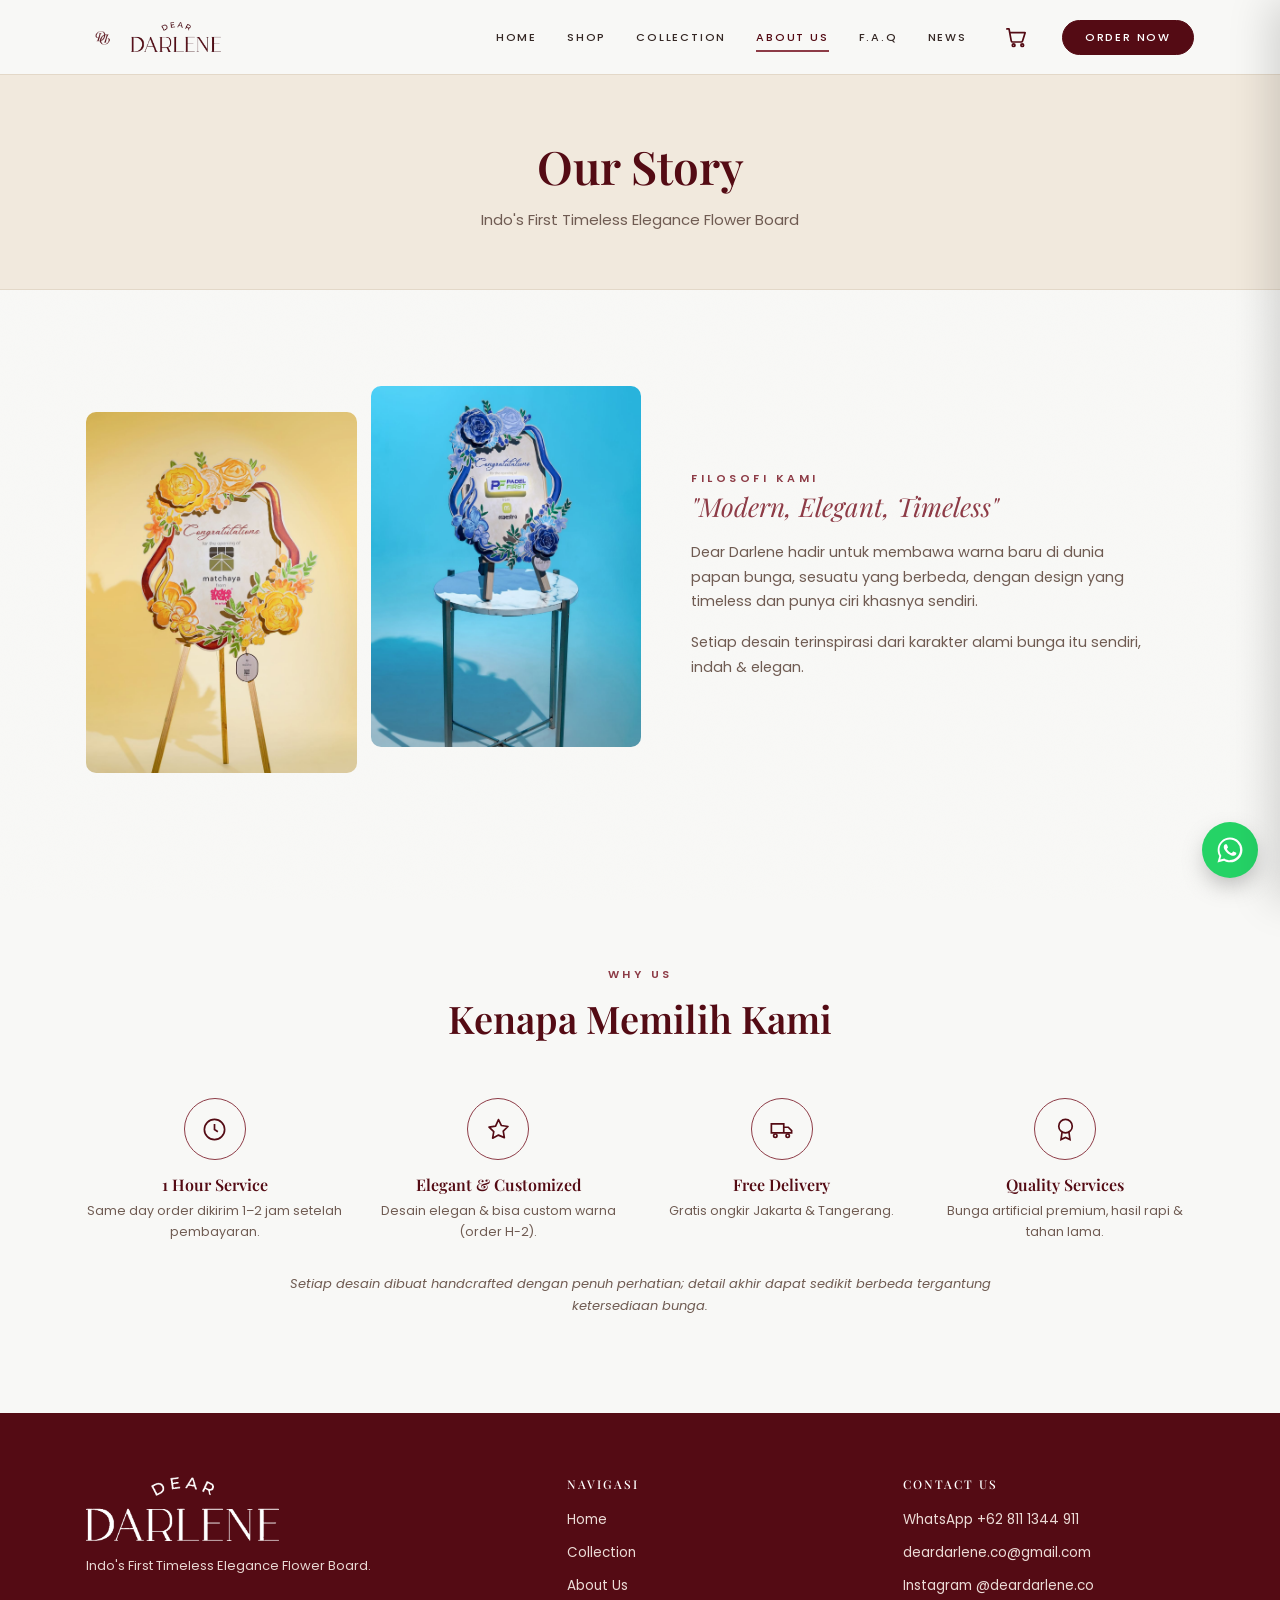
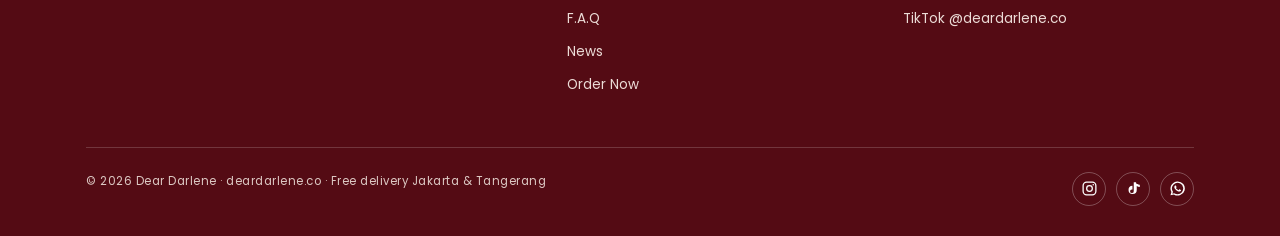
==== commit 7cdf6980: "rename Our Products jadi Collection" ====
--- a/about.html
+++ b/about.html
@@ -35,7 +35,7 @@
 <body>
 <nav class="nav"><div class="wrap">
   <a href="index.html" class="brand"><img class="dd-logo" src="images/brand/icon.png" alt="DD"><img class="brand-wm" src="images/brand/logo-wordmark.png" alt="Dear Darlene"></a>
-  <div class="nav-links"><a href="index.html">Home</a><a href="produk.html">Shop</a><a href="koleksi.html">Our Products</a><a href="about.html" class="active">About Us</a>
+  <div class="nav-links"><a href="index.html">Home</a><a href="produk.html">Shop</a><a href="koleksi.html">Collection</a><a href="about.html" class="active">About Us</a>
       <a href="faq.html">F.A.Q</a><a href="news.html">News</a><a href="order.html" class="btn btn-primary">ORDER NOW</a></div>
   <button class="burger" onclick="location.href='order.html'">☰</button>
 </div></nav>
